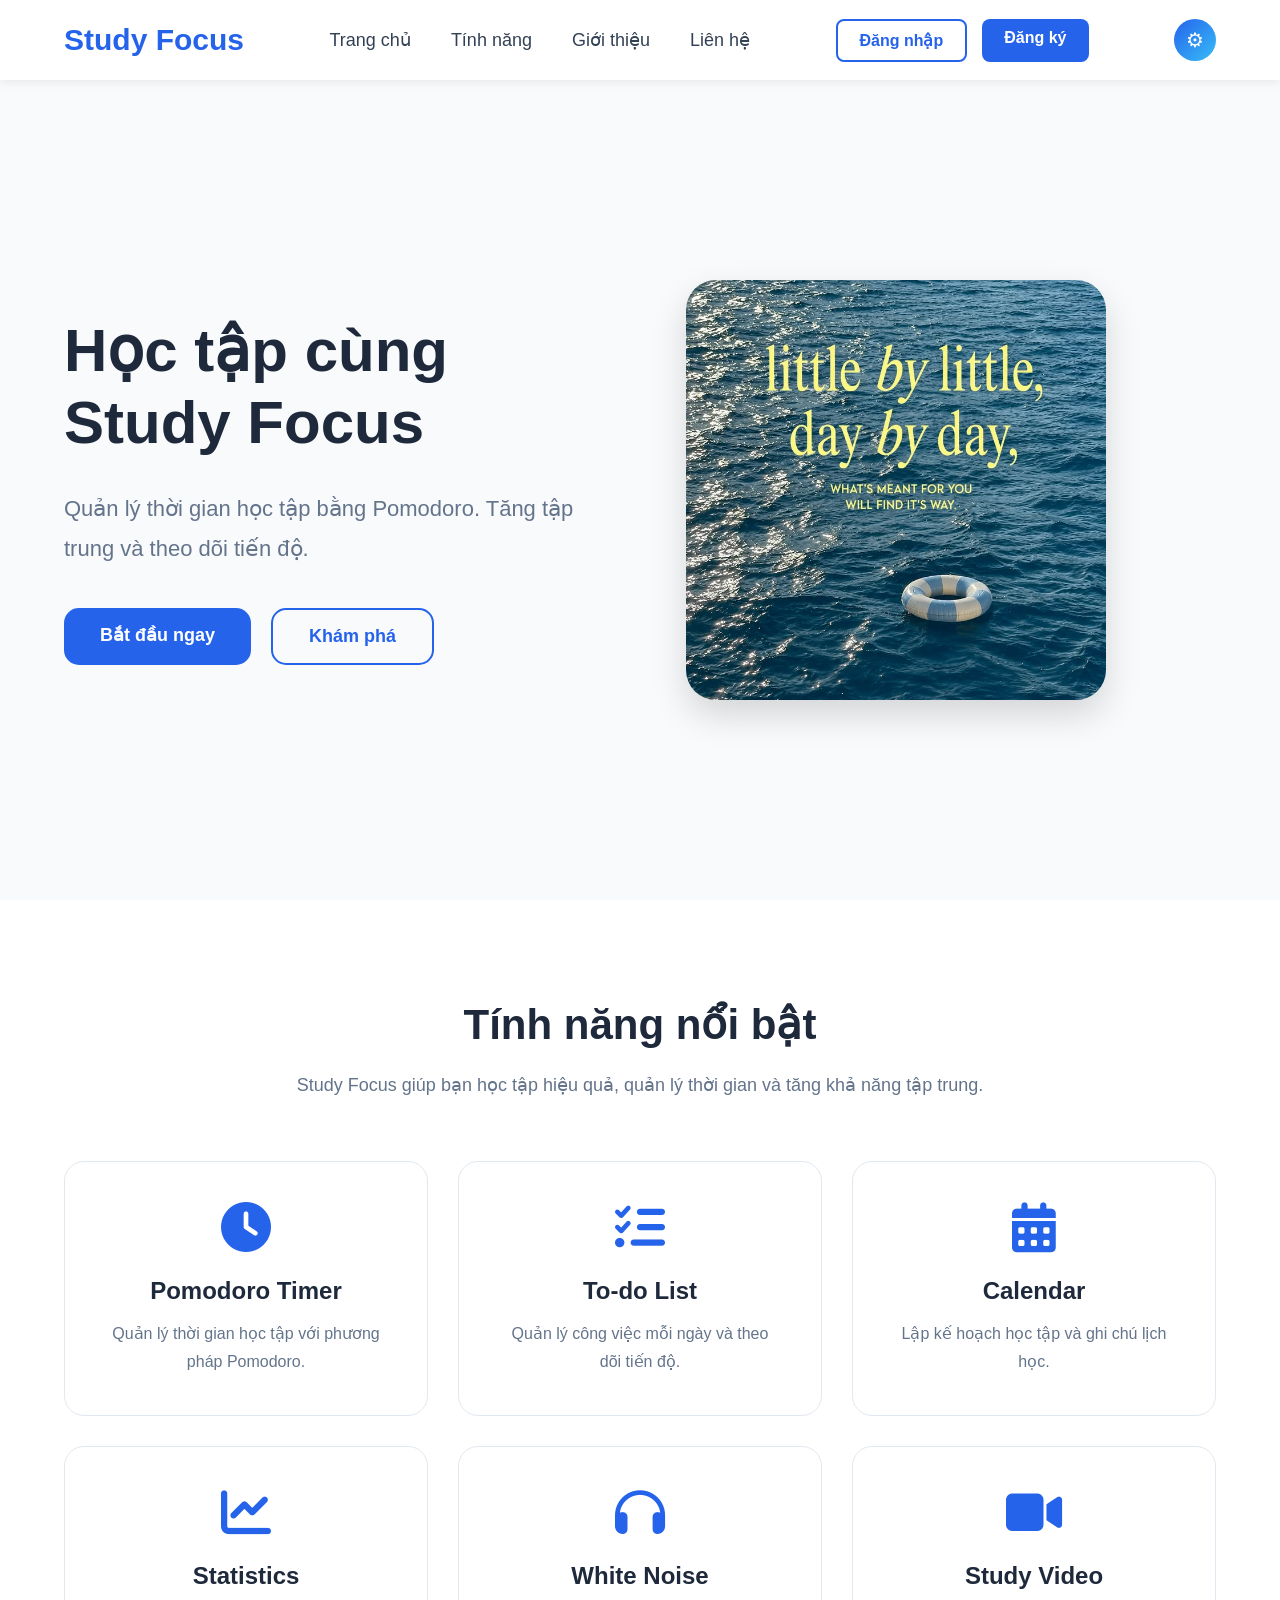
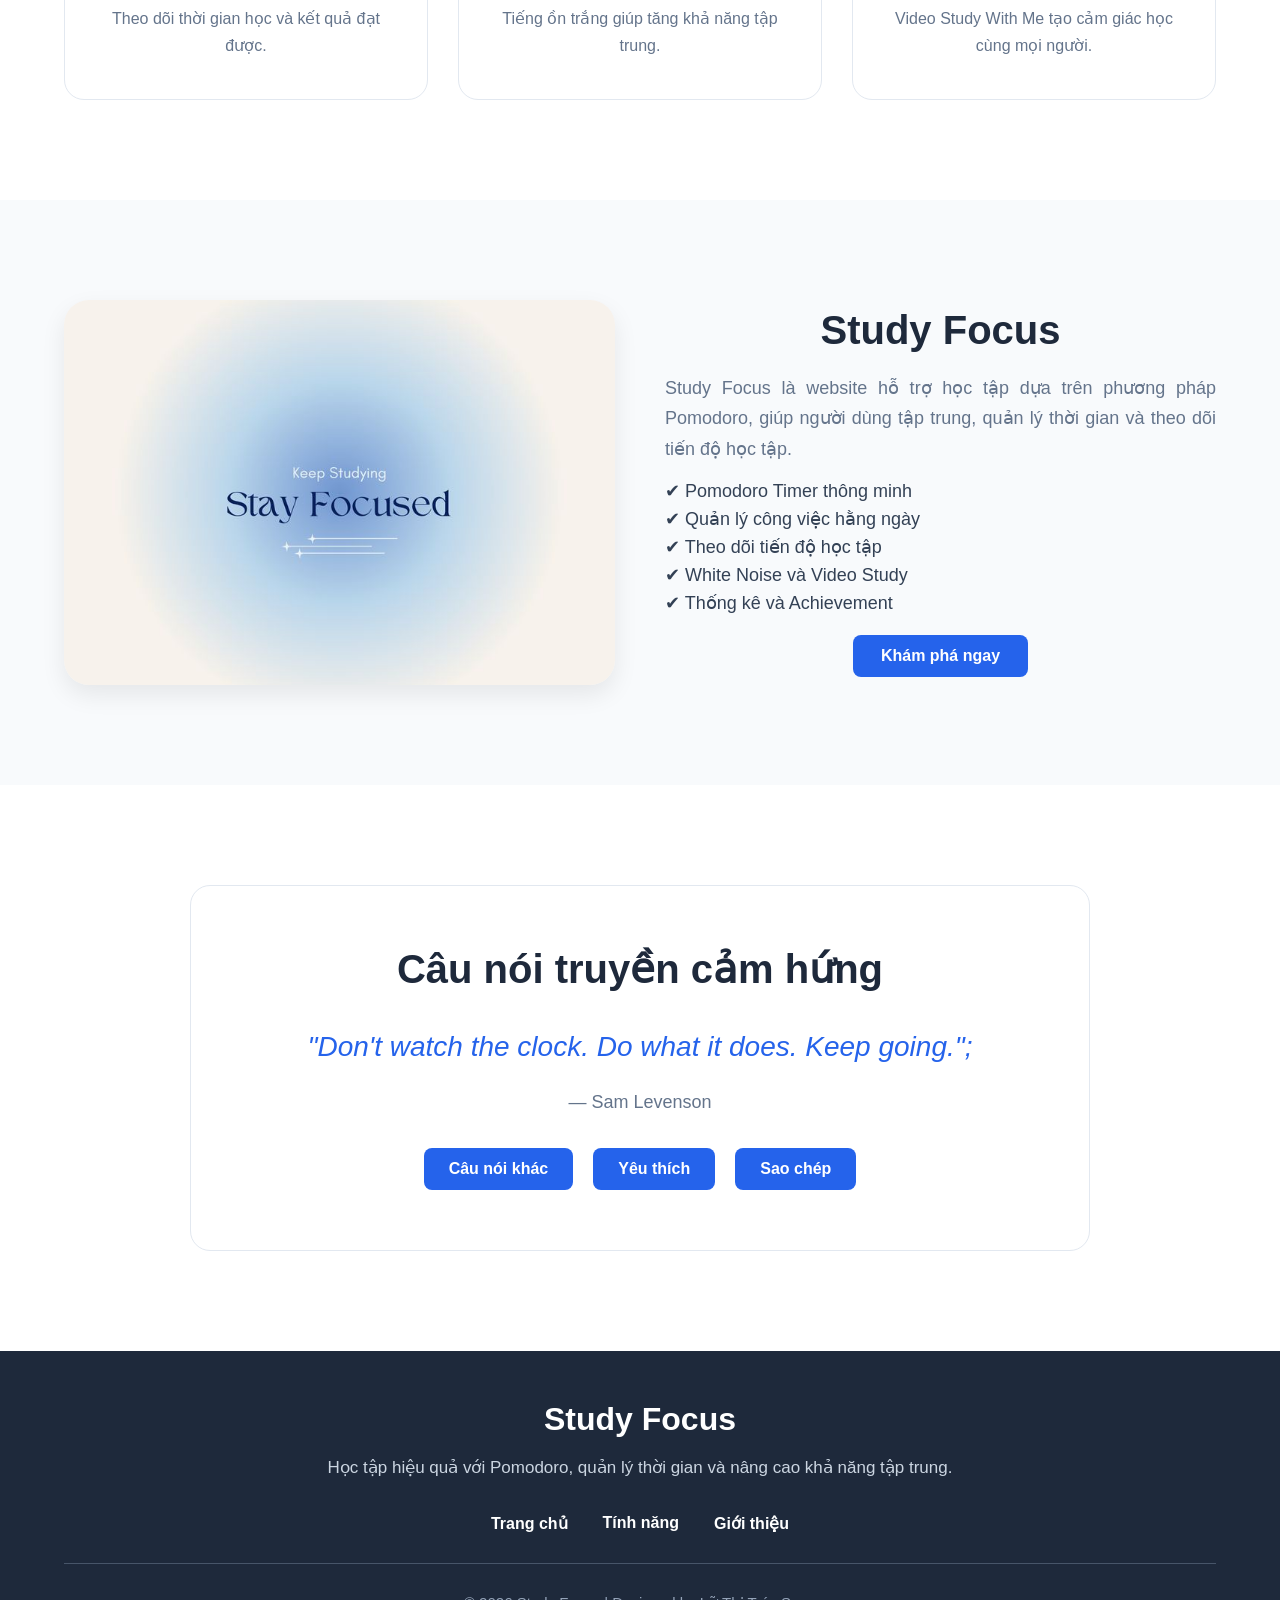
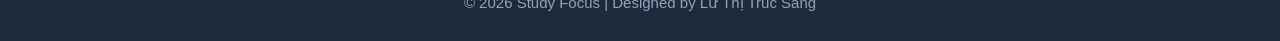
==== index.html @ c221b7ec "Initial commit" ====
<!DOCTYPE html>

<html lang="vi">

<head>

    <meta charset="UTF-8">

    <meta name="viewport" content="width=device-width, initial-scale=1.0">

    <title>Study Focus - Website Hỗ Trợ Học Tập</title>


    <link rel="stylesheet" href="https://cdnjs.cloudflare.com/ajax/libs/font-awesome/6.7.2/css/all.min.css">

    <link rel="stylesheet" href="css/style.css">

    <link rel="stylesheet" href="css/responsive.css">


</head>

<body>

    <header>

    <div class="container">


        <div class="logo">

            <h1>
                Study Focus
            </h1>

        </div>



        <nav>

            <ul class="menu">

                <li>
                    <a href="index.html"
                    data-vn="Trang chủ"
                    data-en="Home">
                        Trang chủ
                    </a>
                </li>


                <li>
                    <a href="#features"
                    data-vn="Tính năng"
                    data-en="Features">
                        Tính năng
                    </a>
                </li>


                <li>
                    <a href="about.html"
                    data-vn="Giới thiệu"
                    data-en="About">
                        Giới thiệu
                    </a>
                </li>


                <li>
                    <a href="contact.html"
                    data-vn="Liên hệ"
                    data-en="Contact">
                        Liên hệ
                    </a>
                </li>


            </ul>

        </nav>




        <div class="account">


            <a href="login.html"
            class="btn-login"
            data-vn="Đăng nhập"
            data-en="Login">

                Đăng nhập

            </a>


            <a href="register.html"
            class="btn-register"
            data-vn="Đăng ký"
            data-en="Register">

                Đăng ký

            </a>


        </div>





        <div class="setting-menu">


            <button type="button" class="setting-btn">

                ⚙

            </button>




            <div class="setting-dropdown">


                <div class="dropdown-title"
                data-vn="Giao diện"
                data-en="Theme">

                    Giao diện

                </div>




                <button type="button" onclick="changeTheme('light')">
            
                    <span
                    data-vn="Sáng"
                    data-en="Light">

                        Sáng

                    </span>

                </button>





                <button type="button" onclick="changeTheme('dark')">

                    <span
                    data-vn="Tối"
                    data-en="Dark">

                        Tối

                    </span>

                </button>





                <hr>





                <div class="dropdown-title"
                data-vn="Ngôn ngữ"
                data-en="Language">

                    Ngôn ngữ

                </div>





                <button type="button" onclick="changeLanguage('vi')">

                    🇻🇳

                    <span
                    data-vn="Tiếng Việt"
                    data-en="Vietnamese">

                        Tiếng Việt

                    </span>

                </button>





                <button type="button" onclick="changeLanguage('en')">

                    🇺🇸

                    <span
                    data-vn="Tiếng Anh"
                    data-en="English">

                        Tiếng Anh

                    </span>

                </button>



            </div>



        </div>



    </div>
    

    </header>

    <main>

        <section class="hero">

            <div class="container">



                <article class="hero-content">



                    <h2
                    data-vn="Học tập cùng Study Focus"
                    data-en="Study With Study Focus">

                        Học tập cùng Study Focus

                    </h2>




                    <p
                    data-vn="Quản lý thời gian học tập bằng Pomodoro. Tăng tập trung và theo dõi tiến độ."
                    data-en="Manage study time with Pomodoro. Improve focus and track progress.">

                        Quản lý thời gian học tập bằng Pomodoro.

                        <br>

                        Tăng tập trung và theo dõi tiến độ.


                    </p>





                    <div class="hero-button">


                        <a href="register.html"
                        class="btn-start"
                        data-vn="Bắt đầu ngay"
                        data-en="Start Now">

                            Bắt đầu ngay

                        </a>




                        <a href="#features"
                        class="btn-more"
                        data-vn="Khám phá"
                        data-en="Explore">

                            Khám phá

                        </a>


                    </div>



                </article>





                <aside class="hero-image">


                    <img src="images/hero.png" alt="Study">


                </aside>




            </div>

        </section>

        <section class="features" id="features">

            <div class="container">

                <h2 class="section-title"
                data-vn="Tính năng nổi bật"
                data-en="Featured Features">

                ```
                Tính năng nổi bật
                ```

                </h2>

                <p class="section-description"
                data-vn="Study Focus giúp bạn học tập hiệu quả, quản lý thời gian và tăng khả năng tập trung."
                data-en="Study Focus helps you study effectively, manage time and improve concentration.">

                ```
                Study Focus giúp bạn học tập hiệu quả, quản lý thời gian và tăng khả năng tập trung.
                ```

                </p>

                <div class="feature-grid">

                    <article class="feature-card">

                        <i class="fa-solid fa-clock"></i>

                        <h3>
                        Pomodoro Timer
                        </h3>

                        <p
                        data-vn="Quản lý thời gian học tập với phương pháp Pomodoro."
                        data-en="Manage study time with the Pomodoro method.">

                        Quản lý thời gian học tập với phương pháp Pomodoro.

                        </p>

                    </article>

                    <article class="feature-card">

                        <i class="fa-solid fa-list-check"></i>

                        <h3>
                        To-do List
                        </h3>

                        <p
                        data-vn="Quản lý công việc mỗi ngày và theo dõi tiến độ."
                        data-en="Manage daily tasks and track progress.">

                        Quản lý công việc mỗi ngày và theo dõi tiến độ.

                        </p>

                    </article>

                    <article class="feature-card">

                        <i class="fa-solid fa-calendar-days"></i>

                        <h3>
                        Calendar
                        </h3>

                        <p
                        data-vn="Lập kế hoạch học tập và ghi chú lịch học."
                        data-en="Plan study schedules and take notes.">

                        Lập kế hoạch học tập và ghi chú lịch học.

                        </p>

                    </article>

                    <article class="feature-card">

                        <i class="fa-solid fa-chart-line"></i>

                        <h3>
                        Statistics
                        </h3>

                        <p
                        data-vn="Theo dõi thời gian học và kết quả đạt được."
                        data-en="Track study time and achievements.">

                        Theo dõi thời gian học và kết quả đạt được.

                        </p>

                    </article>

                    <article class="feature-card">

                        <i class="fa-solid fa-headphones"></i>

                        <h3>
                        White Noise
                        </h3>

                        <p
                        data-vn="Tiếng ồn trắng giúp tăng khả năng tập trung."
                        data-en="White noise helps improve concentration.">

                        Tiếng ồn trắng giúp tăng khả năng tập trung.

                        </p>

                    </article>

                    <article class="feature-card">

                        <i class="fa-solid fa-video"></i>

                        <h3>
                        Study Video
                        </h3>

                        <p
                        data-vn="Video Study With Me tạo cảm giác học cùng mọi người."
                        data-en="Study With Me videos create a learning environment.">

                        Video Study With Me tạo cảm giác học cùng mọi người.

                        </p>

                    </article>

                </div>

            </div>

        </section>

        <section class="about" id="about">

            <div class="container about-center">

                <aside class="about-image">

                    <img src="images/about.png" alt="About StudyFocus">

                </aside>

                <article class="about-content">

                    <h2>
                    Study Focus
                    </h2>

                    <p
                    data-vn="Study Focus là website hỗ trợ học tập dựa trên phương pháp Pomodoro, giúp người dùng tập trung, quản lý thời gian và theo dõi tiến độ học tập."
                    data-en="Study Focus is a learning support website based on the Pomodoro method, helping users focus, manage time and track progress.">

                    Study Focus là website hỗ trợ học tập dựa trên phương pháp Pomodoro, giúp người dùng tập trung, quản lý thời gian và theo dõi tiến độ học tập.

                    </p>

                    <ul>

                    <li
                    data-vn="✔ Pomodoro Timer thông minh"
                    data-en="✔ Smart Pomodoro Timer">

                    ✔ Pomodoro Timer thông minh

                    </li>

                    <li
                    data-vn="✔ Quản lý công việc hằng ngày"
                    data-en="✔ Daily task management">

                    ✔ Quản lý công việc hằng ngày

                    </li>

                    <li
                    data-vn="✔ Theo dõi tiến độ học tập"
                    data-en="✔ Track study progress">

                    ✔ Theo dõi tiến độ học tập

                    </li>

                    <li
                    data-vn="✔ White Noise và Video Study"
                    data-en="✔ White Noise and Study Video">

                    ✔ White Noise và Video Study

                    </li>

                    <li
                    data-vn="✔ Thống kê và Achievement"
                    data-en="✔ Statistics and Achievement">

                    ✔ Thống kê và Achievement

                    </li>

                    </ul>

                    <div class="about-button">

                        <a href="register.html"
                        class="btn-start"
                        data-vn="Khám phá ngay"
                        data-en="Explore Now">

                        Khám phá ngay

                        </a>

                    </div>

                </article>

            </div>

        </section>

        <section class="quote">

            <div class="container">

                <article class="quote-box">


                    <h2
                    data-vn="Câu nói truyền cảm hứng"
                    data-en="Inspirational Quote">

                        Câu nói truyền cảm hứng

                    </h2>



                    <blockquote
                    id="quote-text"
                    data-vn="&quot;Don't watch the clock. Do what it does. Keep going.&quot;;"
                    data-en="&quot;Don't watch the clock. Do what it does. Keep going.&quot;">

                        "Don't watch the clock. Do what it does. Keep going."

                    </blockquote>




                    <p class="quote-author">

                        — Sam Levenson

                    </p>




                    <div class="quote-buttons">


                        <button id="random-quote"
                                class="quote-btn">

                            <span
                            data-vn="Câu nói khác"
                            data-en="Random Quote">

                                Random Quote

                            </span>

                        </button>




                        <button id="favorite-quote"
                                class="quote-btn">

                            <span
                            data-vn="Yêu thích"
                            data-en="Favorite">

                                Favorite

                            </span>

                        </button>




                        <button id="copy-quote"
                                class="quote-btn">

                            <span
                            data-vn="Sao chép"
                            data-en="Copy Quote">

                                Copy Quote

                            </span>

                        </button>



                    </div>


                </article>


            </div>


        </section>

    </main>

    <footer>

        <div class="container">

            <h3>
            Study Focus
            </h3>

            <p
            data-vn="Học tập hiệu quả với Pomodoro, quản lý thời gian và nâng cao khả năng tập trung."
            data-en="Study effectively with Pomodoro, manage time and improve concentration.">

            Học tập hiệu quả với Pomodoro, quản lý thời gian và nâng cao khả năng tập trung.

            </p>

            <div class="footer-links">

            <a href="index.html"
            data-vn="Trang chủ"
            data-en="Home">

            Trang chủ

            </a>

            <a href="#features"
            data-vn="Tính năng"
            data-en="Features">

            Tính năng

            </a>

            <a href="#about"
            data-vn="Giới thiệu"
            data-en="About">

            Giới thiệu

            </a>

            </div>

            <hr>

            <p class="copyright">

            © 2026 Study Focus | Designed by Lữ Thị Trúc Sang

            </p>

        </div>

    </footer>

    <script src="js/main.js" defer></script>

</body>

</html>
---- css/style.css ----
/* ==========================   STUDYFOCUS      ========================== */

* {
    margin: 0;
    padding: 0;
    box-sizing: border-box;
}

html {
    scroll-behavior: smooth;
}

body {
    min-height: 100vh;
    display: flex;
    flex-direction: column;
    font-family: Arial, Helvetica, sans-serif;
    background: #f5f7fb;
    color: #333;
}

main {
    flex: 1;
}

img {
    max-width: 100%;
    display: block;
}

a {
    text-decoration: none;
    color: inherit;
}

ul {
    list-style: none;
}

button {
    cursor: pointer;
}

.container {
    width: 90%;
    max-width: 1300px;
    margin: auto;
}

/* ================= HEADER ================= */

header {
    width: 100%;
    background: #ffffff;
    box-shadow: 0 2px 10px rgba(0, 0, 0, .08);
    position: sticky;
    top: 0;
    z-index: 1000;
}

header .container {
    height: 80px;

    display: flex;
    align-items: center;
    justify-content: space-between;
}

.logo h1 {
    font-size: 30px;
    color: #2563eb;
}

.menu {
    display: flex;
    gap: 35px;
}

.menu a {
    font-size: 18px;
    font-weight: 600;
    transition: .3s;
}

.menu a:hover {
    color: #2563eb;
}

.account {
    display: flex;
    gap: 15px;
}

.btn-login,
.btn-register {

    padding: 10px 22px;

    border-radius: 8px;

    font-weight: 600;

    transition: .3s;
}

.btn-login {

    border: 2px solid #2563eb;

    color: #2563eb;
}

.btn-login:hover {

    background: #2563eb;

    color: white;
}

.btn-register {

    background: #2563eb;

    color: white;
}

.btn-register:hover {

    background: #1d4ed8;
}

/* ================= SETTING MENU ================= */

.setting-menu {

    position: relative;

    display: flex;

    align-items: center;

    justify-content: center;

}

.setting-btn{

    width:42px;

    height:42px;

    border:none;

    border-radius:50%;

    display:flex;

    align-items:center;

    justify-content:center;

    padding:0;

    line-height:1;

    font-size:20px;

    background:
    linear-gradient(
    135deg,
    #2563eb,
    #38bdf8
    );

    color:white;

    cursor:pointer;

}

.setting-dropdown {

    position: absolute;

    top: 50px;

    right: 0;

    width: 210px;

    background: #fff;

    border-radius: 15px;

    padding: 12px;

    box-shadow: 0 10px 30px rgba(0, 0, 0, .15);

    display: none;

    z-index: 999999;

}

.setting-dropdown.show {

    display: block;

}

.setting-dropdown button {

    width: 100%;

    padding: 10px;

    border: none;

    background: none;

    text-align: left;

    cursor: pointer;

    border-radius: 10px;

    font-size: 14px;

}

.setting-dropdown button:hover {

    background: #dff6ff;

}

.dropdown-title {

    font-size: 13px;

    font-weight: bold;

    color: #2563eb;

    padding: 8px 5px;

}

.setting-dropdown hr {

    margin: 8px 0;

    border: none;

    border-top: 1px solid #ddd;

}



/* ================= DARK ================= */

body.light {

    background: #fff;

    color: #1e293b;

}

body.dark {

    background: #020617;

    color: #fff;

}

body.dark .setting-dropdown {

    background: #0f172a;

}

body.dark .setting-dropdown button {

    color: #fff;

}

body.dark .setting-dropdown button:hover {

    background: #1e40af;

}



/* ================= HERO ================= */

.hero {

    min-height: calc(100vh - 80px);

    background: #f8fafc;

    display: flex;

    align-items: center;

}

.hero .container {

    display: flex;

    align-items: center;

    justify-content: space-between;

    gap: 70px;

}

.hero-content {

    flex: 1;

    display: flex;

    flex-direction: column;

    justify-content: center;

}

.hero-content h2 {

    font-size: 60px;

    line-height: 1.2;

    color: #1e293b;

    margin-bottom: 30px;

}

.hero-content p {

    font-size: 22px;

    color: #64748b;

    line-height: 1.8;

    margin-bottom: 40px;

}

.hero-button {

    display: flex;

    gap: 20px;

}

.hero-image {

    flex: 1;

    display: flex;

    justify-content: center;

    transform: translateX(-50px);

}

.hero-image img {

    width: 80%;

    max-width: 420px;

    border-radius: 30px;

    object-fit: cover;

    box-shadow: 0 15px 35px rgba(0, 0, 0, .15);

}

/* ================= BUTTON ================= */

.btn-start {
    display: inline-block;
    background: #2563eb;
    color: white;
    padding: 16px 36px;
    border-radius: 15px;
    text-decoration: none;
    font-size: 18px;
    font-weight: bold;
    transition: .3s;
}

.btn-start:hover {
    background: #1d4ed8;
}

.btn-more {
    display: inline-block;
    border: 2px solid #2563eb;
    color: #2563eb;
    padding: 16px 36px;
    border-radius: 15px;
    text-decoration: none;
    font-size: 18px;
    font-weight: bold;
    transition: .3s;
}

.btn-more:hover {
    background: #2563eb;
    color: white;
}

/* ================= FEATURES ================= */

.features {

    padding: 100px 0;

    background: #ffffff;
}

.features h2 {

    text-align: center;

    font-size: 42px;

    color: #1e293b;

    margin-bottom: 20px;
}

.features>div>p {

    text-align: center;

    width: 700px;

    max-width: 90%;

    margin: auto;

    margin-bottom: 60px;

    color: #64748b;

    line-height: 1.8;

    font-size: 18px;
}

.feature-grid {

    display: grid;

    grid-template-columns: repeat(3, 1fr);

    gap: 30px;
}

.feature-card {

    background: #f8fafc;

    padding: 40px;

    border-radius: 20px;

    text-align: center;

    border: 1px solid #e2e8f0;

    transition: .3s;
}

.feature-card:hover {

    transform: translateY(-8px);

    box-shadow: 0 10px 25px rgba(0, 0, 0, .08);
}

.feature-card i {

    font-size: 50px;

    color: #2563eb;

    margin-bottom: 25px;
}

.feature-card h3 {

    margin-bottom: 15px;

    font-size: 24px;

    color: #1e293b;
}

.feature-card p {

    color: #64748b;

    line-height: 1.7;
}


/* ================= ABOUT ================= */

.about {

    padding: 100px 0;

    background: #f8fafc;
}

.about .container {

    display: flex;

    align-items: center;

    justify-content: space-between;

    gap: 50px;
}

.about-image {

    flex: 1;
}

.about-image img {

    width: 100%;

    border-radius: 25px;

    box-shadow: 0 10px 25px rgba(0, 0, 0, .08);
}

.about-content {

    flex: 1;

    display: flex;

    flex-direction: column;

    justify-content: center;
}

.about-content h2 {

    font-size: 40px;

    color: #1e293b;

    margin-bottom: 20px;

    text-align: center;
}

.about-content p {

    text-align: justify;

    line-height: 1.7;

    font-size: 18px;

    color: #64748b;

    margin-bottom: 10px;
}

.about-content ul {

    list-style: none;

    padding: 0;

    margin: 0;
}

.about-content li {

    display: flex;

    align-items: center;

    gap: 10px;

    margin: 6px 0;

    font-size: 18px;

    color: #334155;
}

.about-button {

    display: flex;

    justify-content: center;

    margin-top: 15px;
}

.about-button .btn-start {

    display: inline-block;

    padding: 12px 28px;

    font-size: 16px;

    border-radius: 8px;
}

/* ================= QUOTE ================= */

.quote {

    padding: 100px 0;

    background: #ffffff;
}

.quote-box {

    max-width: 900px;

    margin: auto;

    background: #f8fafc;

    border-radius: 20px;

    padding: 60px 50px;

    text-align: center;

    border: 1px solid #e2e8f0;
}

.quote-box h2 {

    font-size: 40px;

    color: #1e293b;

    margin-bottom: 30px;
}

.quote-box blockquote {

    font-size: 28px;

    line-height: 1.8;

    font-style: italic;

    color: #2563eb;

    margin-bottom: 20px;
}

.quote-author {

    color: #64748b;

    font-size: 18px;

    margin-bottom: 35px;
}

.quote-buttons {

    display: flex;

    justify-content: center;

    gap: 20px;

    flex-wrap: wrap;
}

.quote-btn {

    padding: 12px 25px;

    border: none;

    border-radius: 8px;

    background: #2563eb;

    color: white;

    font-size: 16px;

    font-weight: 600;

    cursor: pointer;

    transition: .3s;
}

.quote-btn:hover {

    background: #1d4ed8;

    transform: translateY(-3px);
}



/* ================= FOOTER ================= */

footer {

    background: #1e293b;

    padding: 50px 0 25px;

    text-align: center;

    color: white;

}

footer h3 {

    font-size: 32px;

    margin-bottom: 15px;

}

footer p {

    color: #cbd5e1;

    line-height: 1.8;

    font-size: 17px;

}

.footer-links {

    margin: 30px 0;

    display: flex;

    justify-content: center;

    gap: 35px;

}

.footer-links a {

    color: white;

    font-weight: 600;

    transition: .3s;

}

.footer-links a:hover {

    color: #60a5fa;

}

footer hr {

    border: none;

    height: 1px;

    background: #475569;

    margin: 25px 0;

}

.copyright {

    font-size: 15px;

    color: #94a3b8;

}

.about-hero {

    background: white;

    padding: 60px 30px;

    text-align: center;

    border-radius: 25px;

    margin: 30px auto;

    width: 85%;

    box-shadow:
        0 10px 30px rgba(37, 99, 235, .15);

}


.about-hero h1 {

    font-size: 40px;

    color: #2563eb;

    margin-bottom: 15px;

}


.about-hero p {

    color: #64748b;

    font-size: 18px;

}



.about-section {

    background: white;

    width: 85%;

    margin: 20px auto;

    padding: 30px;

    border-radius: 20px;

    box-shadow:
        0 10px 25px rgba(37, 99, 235, .12);

}


.about-section h2 {

    color: #2563eb;

    margin-bottom: 15px;

    text-align: center;

}


.about-section p {

    line-height: 1.6;

    text-align: center;

}




.goal-box {

    display: grid;

    grid-template-columns: repeat(3, 1fr);

    gap: 20px;

}



.goal-box div {

    background: #e0f2fe;

    padding: 20px;

    border-radius: 15px;

    text-align: center;

}



.goal-box h3 {

    color: #2563eb;

    margin-bottom: 10px;

}





.team {

    display: flex;

    justify-content: center;

}



.member {

    text-align: center;

}



.member img {

    width: 120px;

    height: 120px;

    border-radius: 50%;

    object-fit: cover;

    border: 5px solid #38bdf8;

}



.member h3 {

    color: #2563eb;

    margin-top: 10px;

}




@media(max-width:800px) {


    .goal-box {

        grid-template-columns: 1fr;

    }


    .about-hero,
    .about-section {

        width: 95%;

    }


}



/* ================= HEADER CONTACT SYNC ================= */


.header {

    position:relative;

    width: 100%;

    height: 80px;

    display: flex;

    align-items: center;

    justify-content: space-between;

    padding: 0 80px;

    background: white;

    box-shadow:

        0 5px 20px rgba(0, 0, 0, .08);

}




.logo {


    font-size: 27px;

    font-weight: 700;

    color: #2563eb;

}





.menu {


    display: flex;

    align-items: center;

    gap: 40px;

}





.menu a {


    text-decoration: none;

    color: #334155;

    font-weight: 500;

    transition: .3s;

}





.menu a:hover,
.menu .active {


    color: #2563eb;

}





.menu .btn {


    padding: 10px 22px;

    border-radius: 20px;

    background:

        linear-gradient(135deg,

            #2563eb,

            #38bdf8);


    color: white;

}





@media(max-width:800px) {


    .header {

        padding: 0 25px;

    }



    .menu {

        gap: 15px;

    }


}

/* ================= CONTACT ================= */

.contact-hero {

    width: 85%;

    margin: 30px auto;

    padding: 60px 30px;

    background: white;

    border-radius: 25px;

    text-align: center;

    box-shadow: 0 10px 25px rgba(37, 99, 235, .15);

}



.contact-hero h1 {

    color: #2563eb;

    font-size: 40px;

    margin-bottom: 10px;

}



.contact-hero p {

    color: #64748b;

}



.contact-container {

    width: 85%;

    margin: auto;

    display: grid;

    grid-template-columns: 1fr 1.2fr;

    gap: 25px;

}



.contact-info,

.contact-form {

    background: white;

    padding: 30px;

    border-radius: 20px;

    box-shadow: 0 10px 25px rgba(37, 99, 235, .12);

}



.contact-info h2,

.contact-form h2 {

    color: #2563eb;

    margin-bottom: 15px;

}



.contact-info p {

    margin: 12px 0;

}



.contact-form input,

.contact-form textarea {

    width: 100%;

    padding: 12px;

    margin-top: 10px;

    border-radius: 10px;

    border: 1px solid #cbd5e1;

    outline: none;

}



.contact-form textarea {

    height: 140px;

    resize: none;

}



.contact-form button {

    margin-top: 15px;

    padding: 12px 30px;

    border: none;

    border-radius: 25px;

    cursor: pointer;

    background: linear-gradient(135deg, #2563eb, #38bdf8);

    color: white;

}



.map {

    width: 85%;

    margin: 30px auto;

    background: white;

    padding: 30px;

    border-radius: 20px;

    box-shadow: 0 10px 25px rgba(37, 99, 235, .12);

}



.map h2 {

    text-align: center;

    color: #2563eb;

    margin-bottom: 20px;

}



.map iframe {

    width: 100%;

    height: 400px;

    border: none;

    border-radius: 15px;

}



@media(max-width:900px) {

    .contact-container {

        grid-template-columns: 1fr;

    }

    .contact-hero,

    .contact-container,

    .map {

        width: 95%;

    }

}


/* ================= GLOBAL THEME FIX ================= */


/* ================= LIGHT MODE ================= */

body.light,
body.light main {

    background: #ffffff;
    color: #1e293b;

}


body.light header {

    background: #ffffff;

}


body.light .hero {

    background: #f8fafc;

}


body.light .features,
body.light .quote {

    background: #ffffff;

}


body.light .about {

    background: #f8fafc;

}


body.light .feature-card,
body.light .quote-box,
body.light .about-section,
body.light .about-hero,
body.light .contact-hero,
body.light .contact-info,
body.light .contact-form,
body.light .map {

    background: #ffffff;
    color: #1e293b;

}



/* ================= DARK MODE ================= */


body.dark,
body.dark main {

    background: #020617;

    color: #f8fafc;

}



/* HEADER */

body.dark header {

    background: #0f172a;

    box-shadow:
        0 5px 20px rgba(0, 0, 0, .4);

}


body.dark .logo h1,
body.dark .logo {

    color: #38bdf8;

}


body.dark .menu a {

    color: #e2e8f0;

}


/* HERO */


body.dark .hero {

    background: #020617;

}


body.dark .hero-content h2 {

    color: #f8fafc;

}


body.dark .hero-content p {

    color: #cbd5e1;

}



/* FEATURES */


body.dark .features {

    background: #020617;

}


body.dark .features h2,
body.dark .feature-card h3 {

    color: #f8fafc;

}


body.dark .features p,
body.dark .feature-card p {

    color: #cbd5e1;

}


body.dark .feature-card {

    background: #0f172a;

    border-color: #1e293b;

}



/* ABOUT */


body.dark .about {

    background: #020617;

}


body.dark .about-content h2 {

    color: #f8fafc;

}


body.dark .about-content p,
body.dark .about-content li {

    color: #cbd5e1;

}


body.dark .about-hero,
body.dark .about-section {

    background: #0f172a;

    color: white;

}



/* QUOTE */


body.dark .quote {

    background: #020617;

}


body.dark .quote-box {

    background: #0f172a;

    border-color: #1e293b;

}


body.dark .quote-box h2 {

    color: white;

}


body.dark .quote-author {

    color: #cbd5e1;

}



/* CONTACT */


body.dark .contact-hero,
body.dark .contact-info,
body.dark .contact-form,
body.dark .map {

    background: #0f172a;

    color: white;

}


body.dark .contact-info p,
body.dark .contact-form label {

    color: #cbd5e1;

}


body.dark .contact-form input,
body.dark .contact-form textarea {

    background: #020617;

    color: white;

    border-color: #334155;

}



/* FOOTER */


body.dark footer {

    background: #000814;

}


body.dark footer p {

    color: #cbd5e1;

}


/* TEXT */


body.dark h1,
body.dark h2,
body.dark h3,
body.dark p,
body.dark li,
body.dark span {

    color: inherit;

}

body.dark .contact-hero,
body.dark .contact-info,
body.dark .contact-form,
body.dark .map {

    background: #0f172a;
    color: white;

}


body.dark .contact-info p,
body.dark .contact-hero p {

    color: #cbd5e1;

}


body.dark .contact-form input,
body.dark .contact-form textarea {

    background: #1e293b;
    color: white;
    border-color: #475569;

}


body.dark .contact-form input::placeholder,
body.dark .contact-form textarea::placeholder {

    color: #94a3b8;

}

/* ================= DARK MODE ALL PAGES ================= */

body.dark {

    background: #020617;
    color: white;

}


/* HEADER */

body.dark .header {

    background: #020617;
    box-shadow: 0 5px 20px rgba(0, 0, 0, .5);

}


body.dark .logo {

    color: #38bdf8;

}


body.dark .menu a {

    color: #e2e8f0;

}


body.dark .menu a:hover,
body.dark .menu .active {

    color: #38bdf8;

}


/* BUTTON HEADER */

body.dark .menu .btn {

    background: linear-gradient(135deg,
            #2563eb,
            #38bdf8);

    color: white;

}


/* ================= ABOUT PAGE ================= */


body.dark .about-hero {

    background: #0f172a;

    color: white;

    box-shadow:
        0 10px 30px rgba(0, 0, 0, .4);

}


body.dark .about-hero h1 {

    color: #38bdf8;

}


body.dark .about-hero p {

    color: #cbd5e1;

}




body.dark .about-section {

    background: #0f172a;

    color: white;

    box-shadow:
        0 10px 25px rgba(0, 0, 0, .4);

}



body.dark .about-section h2 {

    color: #38bdf8;

}



body.dark .about-section p {

    color: #cbd5e1;

}




/* GOAL BOX */


body.dark .goal-box div {

    background: #1e293b;

    color: white;

}



body.dark .goal-box h3 {

    color: #38bdf8;

}




/* MEMBER */


body.dark .member h3 {

    color: #38bdf8;

}


body.dark .member p {

    color: #cbd5e1;

}





/* ================= CONTACT ================= */


body.dark .contact-hero {

    background: #0f172a;

    color: white;

}



body.dark .contact-hero h1 {

    color: #38bdf8;

}



body.dark .contact-hero p {

    color: #cbd5e1;

}





body.dark .contact-info,
body.dark .contact-form,
body.dark .map {

    background: #0f172a;

    color: white;

}



body.dark .contact-info h2,
body.dark .contact-form h2,
body.dark .map h2 {

    color: #38bdf8;

}



body.dark .contact-info p {

    color: #cbd5e1;

}



body.dark .contact-form input,
body.dark .contact-form textarea {

    background: #020617;

    color: white;

    border: 1px solid #334155;

}



body.dark .contact-form input::placeholder,
body.dark .contact-form textarea::placeholder {

    color: #94a3b8;

}



/* ================= LOGIN REGISTER FORGOT ================= */


body.dark .login-box,
body.dark .register-box,
body.dark .forgot-container {

    background: #0f172a;

    color: white;

    box-shadow:
        0 10px 30px rgba(0, 0, 0, .5);

}



body.dark .login-box h1,
body.dark .register-box h1,
body.dark .forgot-container h1 {

    color: #38bdf8;

}



body.dark .login-box p,
body.dark .register-box p,
body.dark .forgot-container p {

    color: #cbd5e1;

}



body.dark label {

    color: #e2e8f0;

}



body.dark input,
body.dark textarea {

    background: #020617;

    color: white;

    border-color: #334155;

}



body.dark input::placeholder,
body.dark textarea::placeholder {

    color: #94a3b8;

}



/* ================= FOOTER ================= */


body.dark footer {

    background: #020617;

}



body.dark footer p {

    color: #cbd5e1;

}


/* ================= SETTING MENU ================= */


body.dark .setting-dropdown {

    background: #0f172a;

}



body.dark .setting-dropdown button {

    color: white;

}



body.dark .setting-dropdown button:hover {

    background: #1e40af;

}



/* ================= LIGHT FIX ================= */


body.light .setting-dropdown button {

    color: #334155;

}


body.light .setting-dropdown {

    background: white;

}


body.light .contact-info,
body.light .contact-form,
body.light .map,
body.light .about-section,
body.light .about-hero {

    color: #334155;

}
---- css/responsive.css ----
@media(max-width:992px){

}

@media(max-width:768px){

}

@media(max-width:576px){

}
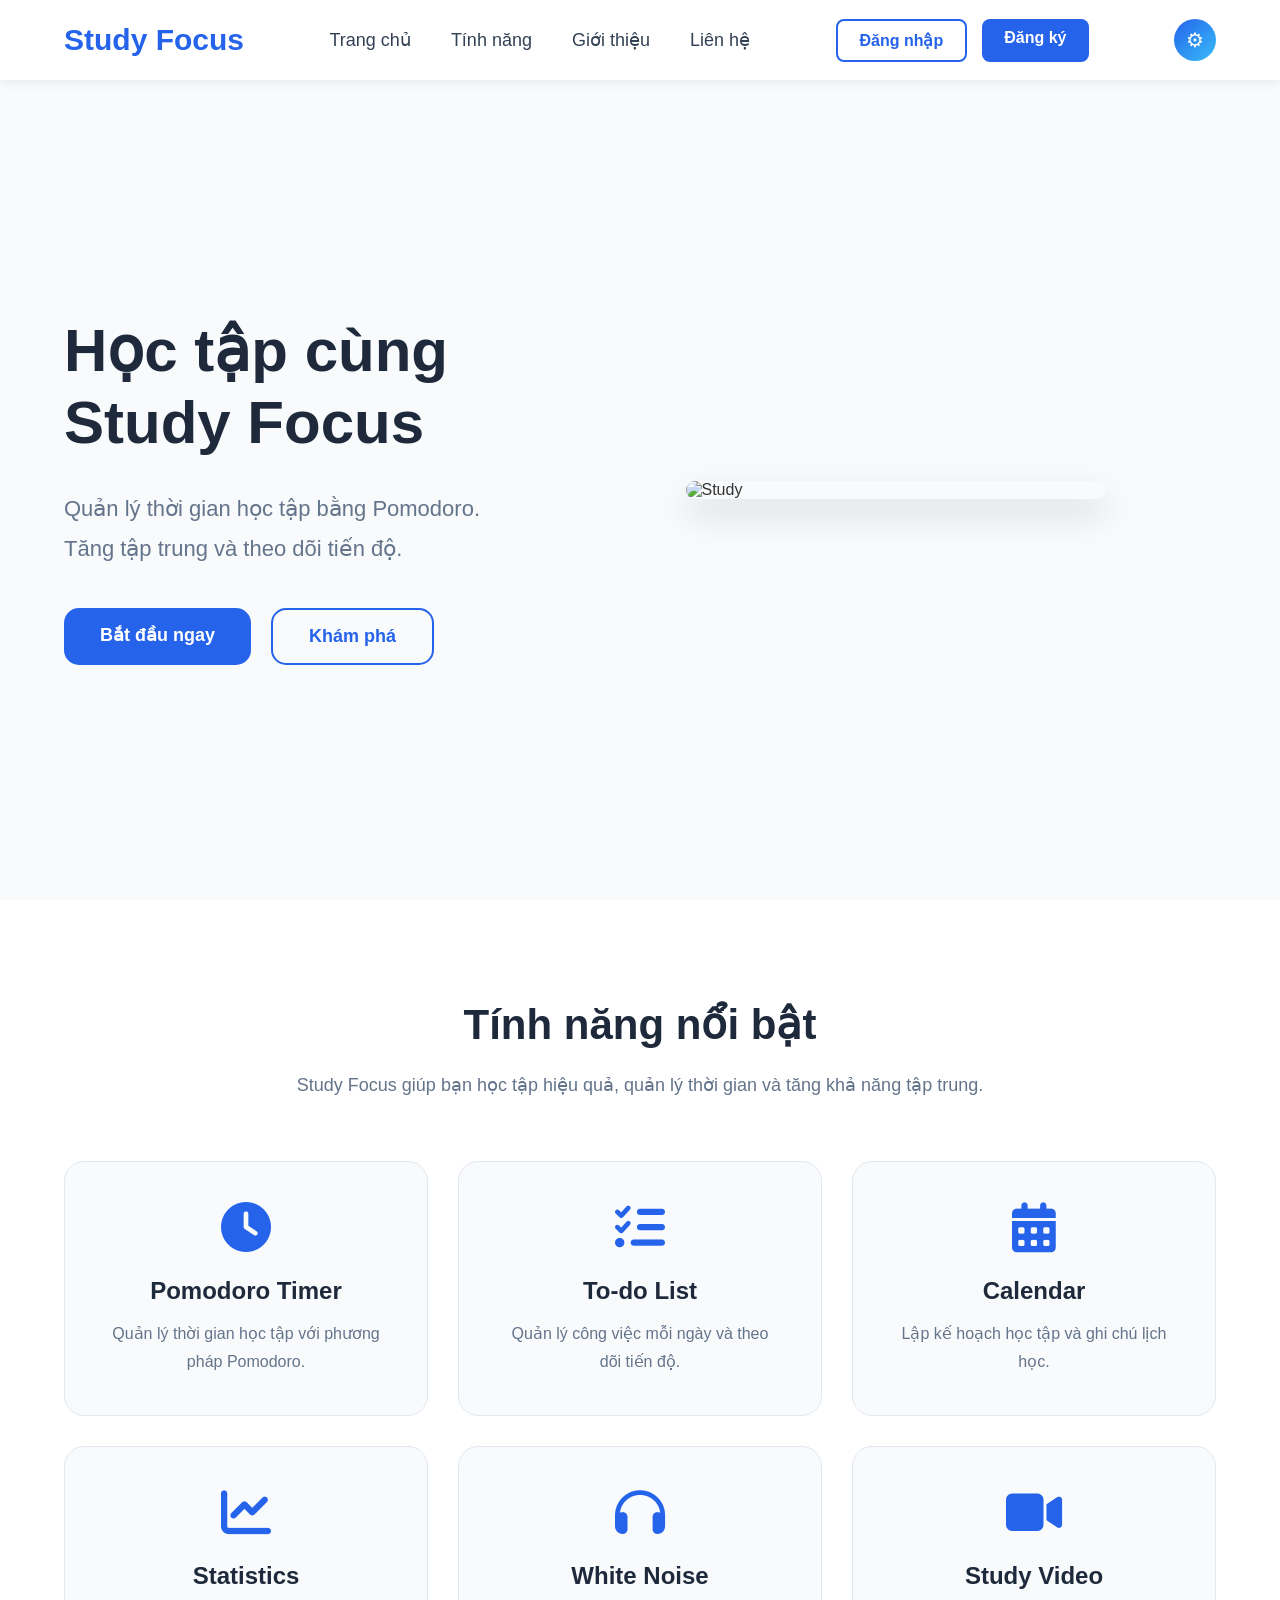
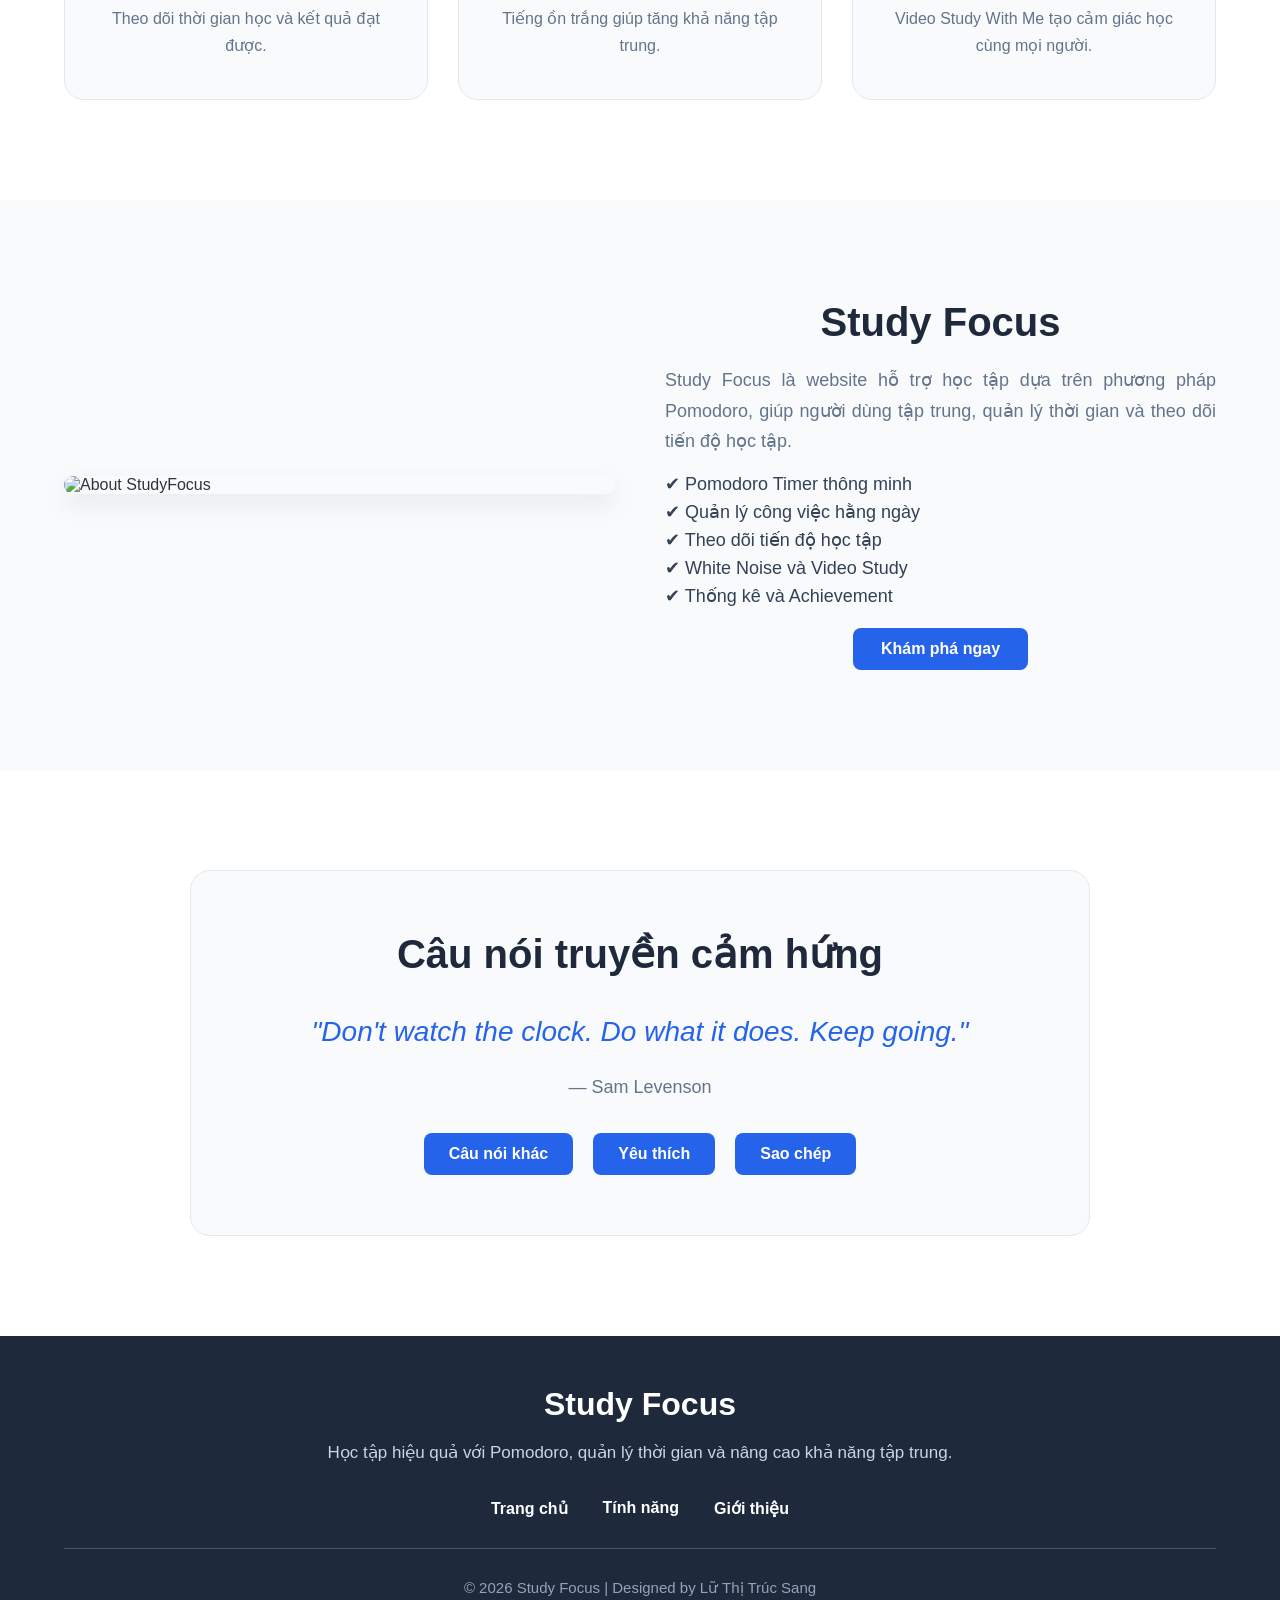
==== commit d2e378c6: "12" ====
--- a/index.html
+++ b/index.html
@@ -334,9 +334,7 @@
                 data-vn="Tính năng nổi bật"
                 data-en="Featured Features">
 
-                ```
-                Tính năng nổi bật
-                ```
+                    Tính năng nổi bật
 
                 </h2>
 
@@ -344,9 +342,7 @@
                 data-vn="Study Focus giúp bạn học tập hiệu quả, quản lý thời gian và tăng khả năng tập trung."
                 data-en="Study Focus helps you study effectively, manage time and improve concentration.">
 
-                ```
-                Study Focus giúp bạn học tập hiệu quả, quản lý thời gian và tăng khả năng tập trung.
-                ```
+                    Study Focus giúp bạn học tập hiệu quả, quản lý thời gian và tăng khả năng tập trung.
 
                 </p>
 
@@ -571,9 +567,7 @@
 
 
                     <blockquote
-                    id="quote-text"
-                    data-vn="&quot;Don't watch the clock. Do what it does. Keep going.&quot;;"
-                    data-en="&quot;Don't watch the clock. Do what it does. Keep going.&quot;">
+                    id="quote-text">
 
                         "Don't watch the clock. Do what it does. Keep going."
 
@@ -582,7 +576,8 @@
 
 
 
-                    <p class="quote-author">
+                    <p class="quote-author"
+                    id="quote-author">
 
                         — Sam Levenson
 
@@ -594,14 +589,15 @@
                     <div class="quote-buttons">
 
 
-                        <button id="random-quote"
+                        <button type="button"
+                                id="random-quote"
                                 class="quote-btn">
 
                             <span
                             data-vn="Câu nói khác"
                             data-en="Random Quote">
 
-                                Random Quote
+                                Câu nói khác
 
                             </span>
 
@@ -610,14 +606,15 @@
 
 
 
-                        <button id="favorite-quote"
+                        <button type="button"
+                                id="favorite-quote"
                                 class="quote-btn">
 
                             <span
                             data-vn="Yêu thích"
                             data-en="Favorite">
 
-                                Favorite
+                                Yêu thích
 
                             </span>
 
@@ -626,14 +623,15 @@
 
 
 
-                        <button id="copy-quote"
+                        <button type="button"
+                                id="copy-quote"
                                 class="quote-btn">
 
                             <span
                             data-vn="Sao chép"
                             data-en="Copy Quote">
 
-                                Copy Quote
+                                Sao chép
 
                             </span>
 
@@ -710,8 +708,15 @@
 
     </footer>
 
+    <!-- MAIN SCRIPT -->
     <script src="js/main.js" defer></script>
 
+    <!-- STORAGE SYSTEM -->
+    <script src="js/storage.js" defer></script>
+
+    <!-- QUOTE SYSTEM -->
+    <script src="js/quote.js" defer></script>
+
 </body>
 
-</html>
+</html>
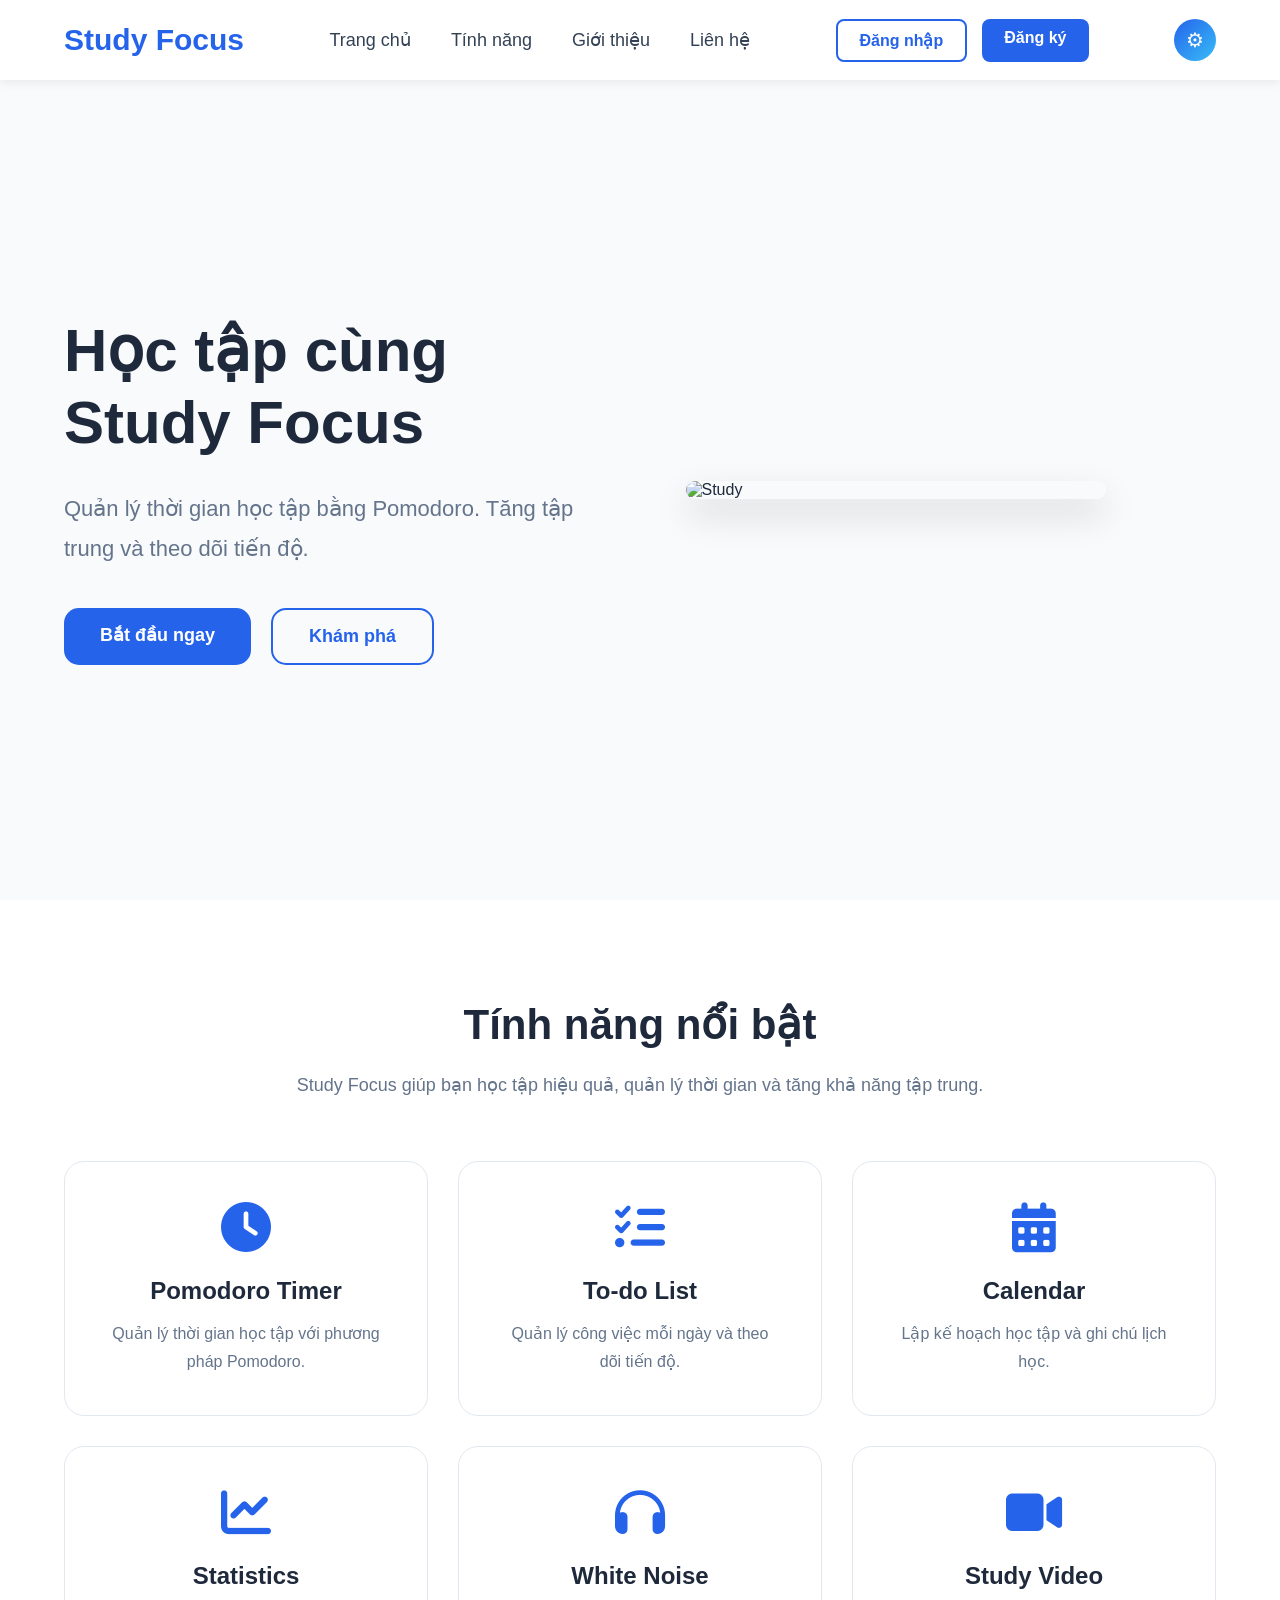
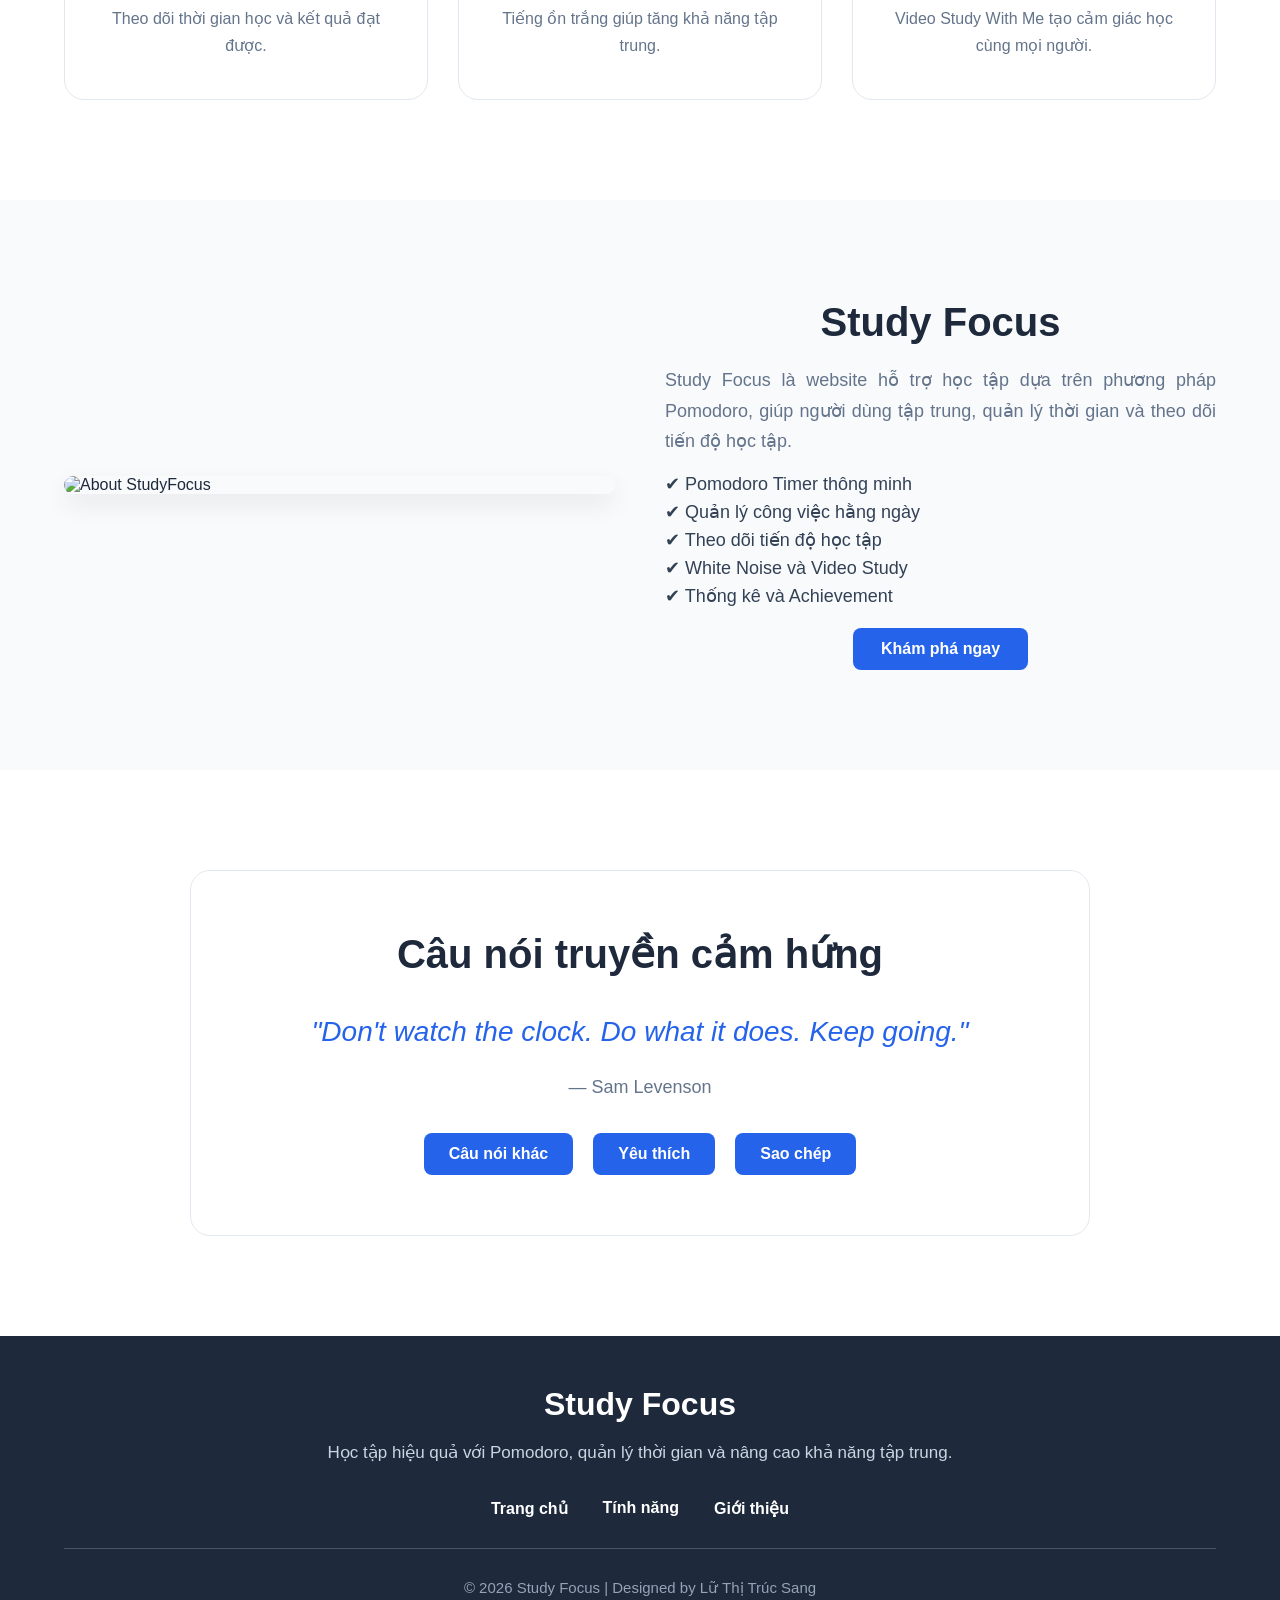
==== commit 2d8ed73e: "abc" ====
--- a/index.html
+++ b/index.html
@@ -24,675 +24,596 @@
 
     <header>
 
-    <div class="container">
-
-
-        <div class="logo">
-
-            <h1>
+        <div class="container">
+
+
+            <div class="logo">
+
+                <h1>
+                    Study Focus
+                </h1>
+
+            </div>
+
+
+
+            <nav>
+
+                <ul class="menu">
+
+                    <li>
+                        <a href="index.html" data-vn="Trang chủ" data-en="Home">
+                            Trang chủ
+                        </a>
+                    </li>
+
+
+                    <li>
+                        <a href="#features" data-vn="Tính năng" data-en="Features">
+                            Tính năng
+                        </a>
+                    </li>
+
+
+                    <li>
+                        <a href="about.html" data-vn="Giới thiệu" data-en="About">
+                            Giới thiệu
+                        </a>
+                    </li>
+
+
+                    <li>
+                        <a href="contact.html" data-vn="Liên hệ" data-en="Contact">
+                            Liên hệ
+                        </a>
+                    </li>
+
+
+                </ul>
+
+            </nav>
+
+
+
+
+            <div class="account">
+
+
+                <a href="login.html" class="btn-login" data-vn="Đăng nhập" data-en="Login">
+
+                    Đăng nhập
+
+                </a>
+
+
+                <a href="register.html" class="btn-register" data-vn="Đăng ký" data-en="Register">
+
+                    Đăng ký
+
+                </a>
+
+
+            </div>
+
+
+
+
+
+            <div class="setting-menu">
+
+
+                <button type="button" class="setting-btn">
+
+                    ⚙
+
+                </button>
+
+
+
+
+                <div class="setting-dropdown">
+
+
+                    <div class="dropdown-title" data-vn="Giao diện" data-en="Theme">
+
+                        Giao diện
+
+                    </div>
+
+
+
+
+                    <button type="button" onclick="changeTheme('light')">
+
+                        <span data-vn="Sáng" data-en="Light">
+
+                            Sáng
+
+                        </span>
+
+                    </button>
+
+
+
+
+
+                    <button type="button" onclick="changeTheme('dark')">
+
+                        <span data-vn="Tối" data-en="Dark">
+
+                            Tối
+
+                        </span>
+
+                    </button>
+
+
+
+
+
+                    <hr>
+
+
+
+
+
+                    <div class="dropdown-title" data-vn="Ngôn ngữ" data-en="Language">
+
+                        Ngôn ngữ
+
+                    </div>
+
+
+
+
+
+                    <button type="button" onclick="changeLanguage('vi')">
+
+                        🇻🇳
+
+                        <span data-vn="Tiếng Việt" data-en="Vietnamese">
+
+                            Tiếng Việt
+
+                        </span>
+
+                    </button>
+
+
+
+
+
+                    <button type="button" onclick="changeLanguage('en')">
+
+                        🇺🇸
+
+                        <span data-vn="Tiếng Anh" data-en="English">
+
+                            Tiếng Anh
+
+                        </span>
+
+                    </button>
+
+
+
+                </div>
+
+
+
+            </div>
+
+
+
+        </div>
+
+
+    </header>
+
+    <main>
+
+        <section class="hero">
+
+            <div class="container">
+
+
+
+                <article class="hero-content">
+
+
+
+                    <h2 data-vn="Học tập cùng Study Focus" data-en="Study With Study Focus">
+
+                        Học tập cùng Study Focus
+
+                    </h2>
+
+
+
+
+                    <p data-vn="Quản lý thời gian học tập bằng Pomodoro. Tăng tập trung và theo dõi tiến độ."
+                        data-en="Manage study time with Pomodoro. Improve focus and track progress.">
+
+                        Quản lý thời gian học tập bằng Pomodoro.
+
+                        <br>
+
+                        Tăng tập trung và theo dõi tiến độ.
+
+
+                    </p>
+
+
+
+
+
+                    <div class="hero-button">
+
+
+                        <a href="register.html" class="btn-start" data-vn="Bắt đầu ngay" data-en="Start Now">
+
+                            Bắt đầu ngay
+
+                        </a>
+
+
+
+
+                        <a href="#features" class="btn-more" data-vn="Khám phá" data-en="Explore">
+
+                            Khám phá
+
+                        </a>
+
+
+                    </div>
+
+
+
+                </article>
+
+
+
+
+
+                <aside class="hero-image">
+
+
+                    <img src="images/hero.png" alt="Study">
+
+
+                </aside>
+
+
+
+
+            </div>
+
+        </section>
+
+        <section class="features" id="features">
+
+            <div class="container">
+
+                <h2 class="section-title" data-vn="Tính năng nổi bật" data-en="Featured Features">
+
+                    Tính năng nổi bật
+
+                </h2>
+
+                <p class="section-description"
+                    data-vn="Study Focus giúp bạn học tập hiệu quả, quản lý thời gian và tăng khả năng tập trung."
+                    data-en="Study Focus helps you study effectively, manage time and improve concentration.">
+
+                    Study Focus giúp bạn học tập hiệu quả, quản lý thời gian và tăng khả năng tập trung.
+
+                </p>
+
+                <div class="feature-grid">
+
+                    <article class="feature-card">
+
+                        <i class="fa-solid fa-clock"></i>
+
+                        <h3>
+                            Pomodoro Timer
+                        </h3>
+
+                        <p data-vn="Quản lý thời gian học tập với phương pháp Pomodoro."
+                            data-en="Manage study time with the Pomodoro method.">
+
+                            Quản lý thời gian học tập với phương pháp Pomodoro.
+
+                        </p>
+
+                    </article>
+
+                    <article class="feature-card">
+
+                        <i class="fa-solid fa-list-check"></i>
+
+                        <h3>
+                            To-do List
+                        </h3>
+
+                        <p data-vn="Quản lý công việc mỗi ngày và theo dõi tiến độ."
+                            data-en="Manage daily tasks and track progress.">
+
+                            Quản lý công việc mỗi ngày và theo dõi tiến độ.
+
+                        </p>
+
+                    </article>
+
+                    <article class="feature-card">
+
+                        <i class="fa-solid fa-calendar-days"></i>
+
+                        <h3>
+                            Calendar
+                        </h3>
+
+                        <p data-vn="Lập kế hoạch học tập và ghi chú lịch học."
+                            data-en="Plan study schedules and take notes.">
+
+                            Lập kế hoạch học tập và ghi chú lịch học.
+
+                        </p>
+
+                    </article>
+
+                    <article class="feature-card">
+
+                        <i class="fa-solid fa-chart-line"></i>
+
+                        <h3>
+                            Statistics
+                        </h3>
+
+                        <p data-vn="Theo dõi thời gian học và kết quả đạt được."
+                            data-en="Track study time and achievements.">
+
+                            Theo dõi thời gian học và kết quả đạt được.
+
+                        </p>
+
+                    </article>
+
+                    <article class="feature-card">
+
+                        <i class="fa-solid fa-headphones"></i>
+
+                        <h3>
+                            White Noise
+                        </h3>
+
+                        <p data-vn="Tiếng ồn trắng giúp tăng khả năng tập trung."
+                            data-en="White noise helps improve concentration.">
+
+                            Tiếng ồn trắng giúp tăng khả năng tập trung.
+
+                        </p>
+
+                    </article>
+
+                    <article class="feature-card">
+
+                        <i class="fa-solid fa-video"></i>
+
+                        <h3>
+                            Study Video
+                        </h3>
+
+                        <p data-vn="Video Study With Me tạo cảm giác học cùng mọi người."
+                            data-en="Study With Me videos create a learning environment.">
+
+                            Video Study With Me tạo cảm giác học cùng mọi người.
+
+                        </p>
+
+                    </article>
+
+                </div>
+
+            </div>
+
+        </section>
+
+        <section class="about" id="about">
+
+            <div class="container about-center">
+
+                <aside class="about-image">
+
+                    <img src="images/about.png" alt="About StudyFocus">
+
+                </aside>
+
+                <article class="about-content">
+
+                    <h2>
+                        Study Focus
+                    </h2>
+
+                    <p data-vn="Study Focus là website hỗ trợ học tập dựa trên phương pháp Pomodoro, giúp người dùng tập trung, quản lý thời gian và theo dõi tiến độ học tập."
+                        data-en="Study Focus is a learning support website based on the Pomodoro method, helping users focus, manage time and track progress.">
+
+                        Study Focus là website hỗ trợ học tập dựa trên phương pháp Pomodoro, giúp người dùng tập trung,
+                        quản lý thời gian và theo dõi tiến độ học tập.
+
+                    </p>
+
+                    <ul>
+
+                        <li data-vn="✔ Pomodoro Timer thông minh" data-en="✔ Smart Pomodoro Timer">
+
+                            ✔ Pomodoro Timer thông minh
+
+                        </li>
+
+                        <li data-vn="✔ Quản lý công việc hằng ngày" data-en="✔ Daily task management">
+
+                            ✔ Quản lý công việc hằng ngày
+
+                        </li>
+
+                        <li data-vn="✔ Theo dõi tiến độ học tập" data-en="✔ Track study progress">
+
+                            ✔ Theo dõi tiến độ học tập
+
+                        </li>
+
+                        <li data-vn="✔ White Noise và Video Study" data-en="✔ White Noise and Study Video">
+
+                            ✔ White Noise và Video Study
+
+                        </li>
+
+                        <li data-vn="✔ Thống kê và Achievement" data-en="✔ Statistics and Achievement">
+
+                            ✔ Thống kê và Achievement
+
+                        </li>
+
+                    </ul>
+
+                    <div class="about-button">
+
+                        <a href="register.html" class="btn-start" data-vn="Khám phá ngay" data-en="Explore Now">
+
+                            Khám phá ngay
+
+                        </a>
+
+                    </div>
+
+                </article>
+
+            </div>
+
+        </section>
+
+        <section class="quote">
+
+            <div class="container">
+
+                <article class="quote-box">
+
+
+                    <h2 data-vn="Câu nói truyền cảm hứng" data-en="Inspirational Quote">
+
+                        Câu nói truyền cảm hứng
+
+                    </h2>
+
+
+
+                    <blockquote id="quote-text">
+
+                        "Don't watch the clock. Do what it does. Keep going."
+
+                    </blockquote>
+
+
+
+
+                    <p class="quote-author" id="quote-author">
+
+                        — Sam Levenson
+
+                    </p>
+
+
+
+
+                    <div class="quote-buttons">
+
+
+                        <button type="button" id="random-quote" class="quote-btn">
+
+                            <span data-vn="Câu nói khác" data-en="Random Quote">
+
+                                Câu nói khác
+
+                            </span>
+
+                        </button>
+
+
+
+
+                        <button type="button" id="favorite-quote" class="quote-btn">
+
+                            <span data-vn="Yêu thích" data-en="Favorite">
+
+                                Yêu thích
+
+                            </span>
+
+                        </button>
+
+
+
+
+                        <button type="button" id="copy-quote" class="quote-btn">
+
+                            <span data-vn="Sao chép" data-en="Copy Quote">
+
+                                Sao chép
+
+                            </span>
+
+                        </button>
+
+
+
+                    </div>
+
+
+                </article>
+
+
+            </div>
+
+
+        </section>
+
+    </main>
+
+    <footer>
+
+        <div class="container">
+
+            <h3>
                 Study Focus
-            </h1>
-
-        </div>
-
-
-
-        <nav>
-
-            <ul class="menu">
-
-                <li>
-                    <a href="index.html"
-                    data-vn="Trang chủ"
-                    data-en="Home">
-                        Trang chủ
-                    </a>
-                </li>
-
-
-                <li>
-                    <a href="#features"
-                    data-vn="Tính năng"
-                    data-en="Features">
-                        Tính năng
-                    </a>
-                </li>
-
-
-                <li>
-                    <a href="about.html"
-                    data-vn="Giới thiệu"
-                    data-en="About">
-                        Giới thiệu
-                    </a>
-                </li>
-
-
-                <li>
-                    <a href="contact.html"
-                    data-vn="Liên hệ"
-                    data-en="Contact">
-                        Liên hệ
-                    </a>
-                </li>
-
-
-            </ul>
-
-        </nav>
-
-
-
-
-        <div class="account">
-
-
-            <a href="login.html"
-            class="btn-login"
-            data-vn="Đăng nhập"
-            data-en="Login">
-
-                Đăng nhập
-
-            </a>
-
-
-            <a href="register.html"
-            class="btn-register"
-            data-vn="Đăng ký"
-            data-en="Register">
-
-                Đăng ký
-
-            </a>
-
-
-        </div>
-
-
-
-
-
-        <div class="setting-menu">
-
-
-            <button type="button" class="setting-btn">
-
-                ⚙
-
-            </button>
-
-
-
-
-            <div class="setting-dropdown">
-
-
-                <div class="dropdown-title"
-                data-vn="Giao diện"
-                data-en="Theme">
-
-                    Giao diện
-
-                </div>
-
-
-
-
-                <button type="button" onclick="changeTheme('light')">
-            
-                    <span
-                    data-vn="Sáng"
-                    data-en="Light">
-
-                        Sáng
-
-                    </span>
-
-                </button>
-
-
-
-
-
-                <button type="button" onclick="changeTheme('dark')">
-
-                    <span
-                    data-vn="Tối"
-                    data-en="Dark">
-
-                        Tối
-
-                    </span>
-
-                </button>
-
-
-
-
-
-                <hr>
-
-
-
-
-
-                <div class="dropdown-title"
-                data-vn="Ngôn ngữ"
-                data-en="Language">
-
-                    Ngôn ngữ
-
-                </div>
-
-
-
-
-
-                <button type="button" onclick="changeLanguage('vi')">
-
-                    🇻🇳
-
-                    <span
-                    data-vn="Tiếng Việt"
-                    data-en="Vietnamese">
-
-                        Tiếng Việt
-
-                    </span>
-
-                </button>
-
-
-
-
-
-                <button type="button" onclick="changeLanguage('en')">
-
-                    🇺🇸
-
-                    <span
-                    data-vn="Tiếng Anh"
-                    data-en="English">
-
-                        Tiếng Anh
-
-                    </span>
-
-                </button>
-
-
-
-            </div>
-
-
-
-        </div>
-
-
-
-    </div>
-    
-
-    </header>
-
-    <main>
-
-        <section class="hero">
-
-            <div class="container">
-
-
-
-                <article class="hero-content">
-
-
-
-                    <h2
-                    data-vn="Học tập cùng Study Focus"
-                    data-en="Study With Study Focus">
-
-                        Học tập cùng Study Focus
-
-                    </h2>
-
-
-
-
-                    <p
-                    data-vn="Quản lý thời gian học tập bằng Pomodoro. Tăng tập trung và theo dõi tiến độ."
-                    data-en="Manage study time with Pomodoro. Improve focus and track progress.">
-
-                        Quản lý thời gian học tập bằng Pomodoro.
-
-                        <br>
-
-                        Tăng tập trung và theo dõi tiến độ.
-
-
-                    </p>
-
-
-
-
-
-                    <div class="hero-button">
-
-
-                        <a href="register.html"
-                        class="btn-start"
-                        data-vn="Bắt đầu ngay"
-                        data-en="Start Now">
-
-                            Bắt đầu ngay
-
-                        </a>
-
-
-
-
-                        <a href="#features"
-                        class="btn-more"
-                        data-vn="Khám phá"
-                        data-en="Explore">
-
-                            Khám phá
-
-                        </a>
-
-
-                    </div>
-
-
-
-                </article>
-
-
-
-
-
-                <aside class="hero-image">
-
-
-                    <img src="images/hero.png" alt="Study">
-
-
-                </aside>
-
-
-
-
-            </div>
-
-        </section>
-
-        <section class="features" id="features">
-
-            <div class="container">
-
-                <h2 class="section-title"
-                data-vn="Tính năng nổi bật"
-                data-en="Featured Features">
-
-                    Tính năng nổi bật
-
-                </h2>
-
-                <p class="section-description"
-                data-vn="Study Focus giúp bạn học tập hiệu quả, quản lý thời gian và tăng khả năng tập trung."
-                data-en="Study Focus helps you study effectively, manage time and improve concentration.">
-
-                    Study Focus giúp bạn học tập hiệu quả, quản lý thời gian và tăng khả năng tập trung.
-
-                </p>
-
-                <div class="feature-grid">
-
-                    <article class="feature-card">
-
-                        <i class="fa-solid fa-clock"></i>
-
-                        <h3>
-                        Pomodoro Timer
-                        </h3>
-
-                        <p
-                        data-vn="Quản lý thời gian học tập với phương pháp Pomodoro."
-                        data-en="Manage study time with the Pomodoro method.">
-
-                        Quản lý thời gian học tập với phương pháp Pomodoro.
-
-                        </p>
-
-                    </article>
-
-                    <article class="feature-card">
-
-                        <i class="fa-solid fa-list-check"></i>
-
-                        <h3>
-                        To-do List
-                        </h3>
-
-                        <p
-                        data-vn="Quản lý công việc mỗi ngày và theo dõi tiến độ."
-                        data-en="Manage daily tasks and track progress.">
-
-                        Quản lý công việc mỗi ngày và theo dõi tiến độ.
-
-                        </p>
-
-                    </article>
-
-                    <article class="feature-card">
-
-                        <i class="fa-solid fa-calendar-days"></i>
-
-                        <h3>
-                        Calendar
-                        </h3>
-
-                        <p
-                        data-vn="Lập kế hoạch học tập và ghi chú lịch học."
-                        data-en="Plan study schedules and take notes.">
-
-                        Lập kế hoạch học tập và ghi chú lịch học.
-
-                        </p>
-
-                    </article>
-
-                    <article class="feature-card">
-
-                        <i class="fa-solid fa-chart-line"></i>
-
-                        <h3>
-                        Statistics
-                        </h3>
-
-                        <p
-                        data-vn="Theo dõi thời gian học và kết quả đạt được."
-                        data-en="Track study time and achievements.">
-
-                        Theo dõi thời gian học và kết quả đạt được.
-
-                        </p>
-
-                    </article>
-
-                    <article class="feature-card">
-
-                        <i class="fa-solid fa-headphones"></i>
-
-                        <h3>
-                        White Noise
-                        </h3>
-
-                        <p
-                        data-vn="Tiếng ồn trắng giúp tăng khả năng tập trung."
-                        data-en="White noise helps improve concentration.">
-
-                        Tiếng ồn trắng giúp tăng khả năng tập trung.
-
-                        </p>
-
-                    </article>
-
-                    <article class="feature-card">
-
-                        <i class="fa-solid fa-video"></i>
-
-                        <h3>
-                        Study Video
-                        </h3>
-
-                        <p
-                        data-vn="Video Study With Me tạo cảm giác học cùng mọi người."
-                        data-en="Study With Me videos create a learning environment.">
-
-                        Video Study With Me tạo cảm giác học cùng mọi người.
-
-                        </p>
-
-                    </article>
-
-                </div>
-
-            </div>
-
-        </section>
-
-        <section class="about" id="about">
-
-            <div class="container about-center">
-
-                <aside class="about-image">
-
-                    <img src="images/about.png" alt="About StudyFocus">
-
-                </aside>
-
-                <article class="about-content">
-
-                    <h2>
-                    Study Focus
-                    </h2>
-
-                    <p
-                    data-vn="Study Focus là website hỗ trợ học tập dựa trên phương pháp Pomodoro, giúp người dùng tập trung, quản lý thời gian và theo dõi tiến độ học tập."
-                    data-en="Study Focus is a learning support website based on the Pomodoro method, helping users focus, manage time and track progress.">
-
-                    Study Focus là website hỗ trợ học tập dựa trên phương pháp Pomodoro, giúp người dùng tập trung, quản lý thời gian và theo dõi tiến độ học tập.
-
-                    </p>
-
-                    <ul>
-
-                    <li
-                    data-vn="✔ Pomodoro Timer thông minh"
-                    data-en="✔ Smart Pomodoro Timer">
-
-                    ✔ Pomodoro Timer thông minh
-
-                    </li>
-
-                    <li
-                    data-vn="✔ Quản lý công việc hằng ngày"
-                    data-en="✔ Daily task management">
-
-                    ✔ Quản lý công việc hằng ngày
-
-                    </li>
-
-                    <li
-                    data-vn="✔ Theo dõi tiến độ học tập"
-                    data-en="✔ Track study progress">
-
-                    ✔ Theo dõi tiến độ học tập
-
-                    </li>
-
-                    <li
-                    data-vn="✔ White Noise và Video Study"
-                    data-en="✔ White Noise and Study Video">
-
-                    ✔ White Noise và Video Study
-
-                    </li>
-
-                    <li
-                    data-vn="✔ Thống kê và Achievement"
-                    data-en="✔ Statistics and Achievement">
-
-                    ✔ Thống kê và Achievement
-
-                    </li>
-
-                    </ul>
-
-                    <div class="about-button">
-
-                        <a href="register.html"
-                        class="btn-start"
-                        data-vn="Khám phá ngay"
-                        data-en="Explore Now">
-
-                        Khám phá ngay
-
-                        </a>
-
-                    </div>
-
-                </article>
-
-            </div>
-
-        </section>
-
-        <section class="quote">
-
-            <div class="container">
-
-                <article class="quote-box">
-
-
-                    <h2
-                    data-vn="Câu nói truyền cảm hứng"
-                    data-en="Inspirational Quote">
-
-                        Câu nói truyền cảm hứng
-
-                    </h2>
-
-
-
-                    <blockquote
-                    id="quote-text">
-
-                        "Don't watch the clock. Do what it does. Keep going."
-
-                    </blockquote>
-
-
-
-
-                    <p class="quote-author"
-                    id="quote-author">
-
-                        — Sam Levenson
-
-                    </p>
-
-
-
-
-                    <div class="quote-buttons">
-
-
-                        <button type="button"
-                                id="random-quote"
-                                class="quote-btn">
-
-                            <span
-                            data-vn="Câu nói khác"
-                            data-en="Random Quote">
-
-                                Câu nói khác
-
-                            </span>
-
-                        </button>
-
-
-
-
-                        <button type="button"
-                                id="favorite-quote"
-                                class="quote-btn">
-
-                            <span
-                            data-vn="Yêu thích"
-                            data-en="Favorite">
-
-                                Yêu thích
-
-                            </span>
-
-                        </button>
-
-
-
-
-                        <button type="button"
-                                id="copy-quote"
-                                class="quote-btn">
-
-                            <span
-                            data-vn="Sao chép"
-                            data-en="Copy Quote">
-
-                                Sao chép
-
-                            </span>
-
-                        </button>
-
-
-
-                    </div>
-
-
-                </article>
-
-
-            </div>
-
-
-        </section>
-
-    </main>
-
-    <footer>
-
-        <div class="container">
-
-            <h3>
-            Study Focus
             </h3>
 
-            <p
-            data-vn="Học tập hiệu quả với Pomodoro, quản lý thời gian và nâng cao khả năng tập trung."
-            data-en="Study effectively with Pomodoro, manage time and improve concentration.">
-
-            Học tập hiệu quả với Pomodoro, quản lý thời gian và nâng cao khả năng tập trung.
+            <p data-vn="Học tập hiệu quả với Pomodoro, quản lý thời gian và nâng cao khả năng tập trung."
+                data-en="Study effectively with Pomodoro, manage time and improve concentration.">
+
+                Học tập hiệu quả với Pomodoro, quản lý thời gian và nâng cao khả năng tập trung.
 
             </p>
 
             <div class="footer-links">
 
-            <a href="index.html"
-            data-vn="Trang chủ"
-            data-en="Home">
-
-            Trang chủ
-
-            </a>
-
-            <a href="#features"
-            data-vn="Tính năng"
-            data-en="Features">
-
-            Tính năng
-
-            </a>
-
-            <a href="#about"
-            data-vn="Giới thiệu"
-            data-en="About">
-
-            Giới thiệu
-
-            </a>
+                <a href="index.html" data-vn="Trang chủ" data-en="Home">
+
+                    Trang chủ
+
+                </a>
+
+                <a href="#features" data-vn="Tính năng" data-en="Features">
+
+                    Tính năng
+
+                </a>
+
+                <a href="#about" data-vn="Giới thiệu" data-en="About">
+
+                    Giới thiệu
+
+                </a>
 
             </div>
 
@@ -700,7 +621,7 @@
 
             <p class="copyright">
 
-            © 2026 Study Focus | Designed by Lữ Thị Trúc Sang
+                © 2026 Study Focus | Designed by Lữ Thị Trúc Sang
 
             </p>
 
--- a/css/style.css
+++ b/css/style.css
@@ -143,38 +143,36 @@
 
 }
 
-.setting-btn{
-
-    width:42px;
-
-    height:42px;
-
-    border:none;
-
-    border-radius:50%;
-
-    display:flex;
-
-    align-items:center;
-
-    justify-content:center;
-
-    padding:0;
-
-    line-height:1;
-
-    font-size:20px;
+.setting-btn {
+
+    width: 42px;
+
+    height: 42px;
+
+    border: none;
+
+    border-radius: 50%;
+
+    display: flex;
+
+    align-items: center;
+
+    justify-content: center;
+
+    padding: 0;
+
+    line-height: 1;
+
+    font-size: 20px;
 
     background:
-    linear-gradient(
-    135deg,
-    #2563eb,
-    #38bdf8
-    );
-
-    color:white;
-
-    cursor:pointer;
+        linear-gradient(135deg,
+            #2563eb,
+            #38bdf8);
+
+    color: white;
+
+    cursor: pointer;
 
 }
 
@@ -1005,7 +1003,7 @@
 
 .header {
 
-    position:relative;
+    position: relative;
 
     width: 100%;
 
--- a/css/responsive.css
+++ b/css/responsive.css
@@ -1,11 +1,5 @@
-@media(max-width:992px){
+@media(max-width:992px) {}
 
-}
+@media(max-width:768px) {}
 
-@media(max-width:768px){
-
-}
-
-@media(max-width:576px){
-
-}+@media(max-width:576px) {}
